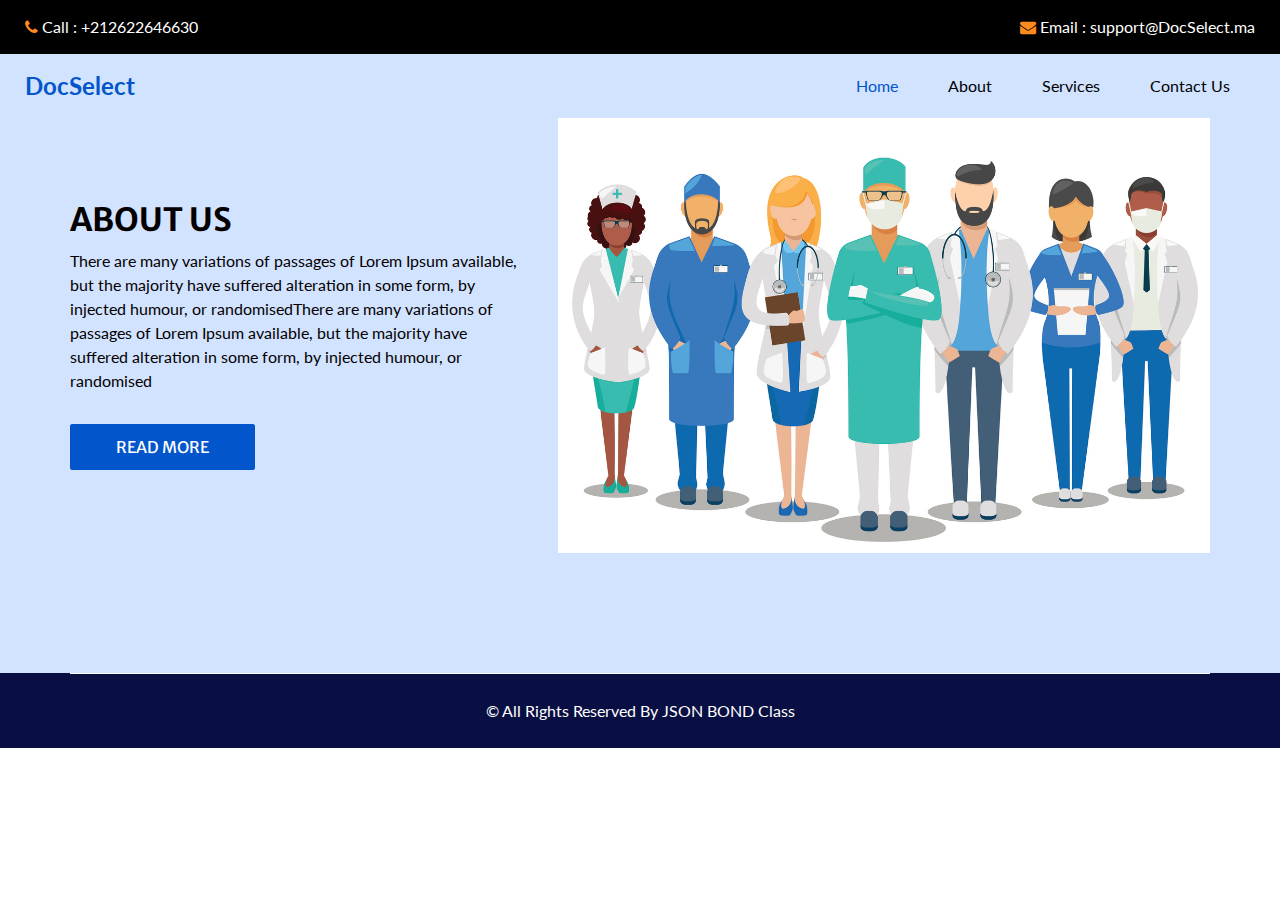
==== about.html @ 37d934b6 "projet :passage d'une pge unique à un site multi_page" ====
<!DOCTYPE html>
<html>

<head>
  <!-- Basic -->
  <meta charset="utf-8" />
  <meta http-equiv="X-UA-Compatible" content="IE=edge" />
  <!-- Mobile Metas -->
  <meta name="viewport" content="width=device-width, initial-scale=1, shrink-to-fit=no" />
  <!-- Site Metas -->
  <meta name="keywords" content="" />
  <meta name="description" content="" />
  <meta name="author" content="" />

  <title>DocSelect</title>

  <!-- slider stylesheet -->
  <link rel="stylesheet" type="text/css" href="https://cdnjs.cloudflare.com/ajax/libs/OwlCarousel2/2.3.4/assets/owl.carousel.min.css" />
  <!-- bootstrap core css -->
  <link rel="stylesheet" type="text/css" href="css/bootstrap.css" />
  <!-- font awesome style -->
  <link rel="stylesheet" type="text/css" href="css/font-awesome.min.css" />

  <!-- Custom styles for this template -->
  <link href="css/style.css" rel="stylesheet" />
  <!-- responsive style -->
  <link href="css/responsive.css" rel="stylesheet" />

</head>

<body>
  <div class="hero_area">
    <!-- header section strats -->
    <header class="header_section">
      <div class="header_top">
        <div class="container-fluid">
          <div class="contact_nav">
            <a href="">
              <i class="fa fa-phone" aria-hidden="true"></i>
              <span>
                Call : +212622646630
              </span>
            </a>
            <a href="">
              <i class="fa fa-envelope" aria-hidden="true"></i>
              <span>
                Email : support@DocSelect.ma
              </span>
            </a>
          </div>
        </div>
      </div>
      <div class="header_bottom">
        <div class="container-fluid">
          <nav class="navbar navbar-expand-lg custom_nav-container ">
            <a class="navbar-brand" href="index.html">
              <span>
                DocSelect
              </span>
            </a>

            <button class="navbar-toggler" type="button" data-toggle="collapse" data-target="#navbarSupportedContent" aria-controls="navbarSupportedContent" aria-expanded="false" aria-label="Toggle navigation">
              <span class=""> </span>
            </button>

            <div class="collapse navbar-collapse" id="navbarSupportedContent">
              <ul class="navbar-nav ">
                <li class="nav-item active">
                  <a class="nav-link" href="index.html">Home <span class="sr-only">(current)</span></a>
                </li>
                <li class="nav-item">
                  <a class="nav-link" href="about.html"> About</a>
                </li>
                <li class="nav-item">
                  <a class="nav-link" href="service.html">Services</a>
                </li>
                <li class="nav-item">
                  <a class="nav-link" href="contact.html">Contact Us</a>
                </li>
              </ul>
            </div>
          </nav>
        </div>
      </div>
    </header>

  <!-- about section -->

  <section class="about_section layout_padding-bottom">
    <div class="container">
      <div class="row">
        <div class="col-lg-5 col-md-6">
          <div class="detail-box">
            <h2>
              About us
            </h2>
            <p>
              There are many variations of passages of Lorem Ipsum available, but the majority have suffered alteration in some form, by injected humour, or randomisedThere are many variations of passages of Lorem Ipsum available, but the majority have suffered alteration in some form, by injected humour, or randomised
            </p>
            <a href="about_information.html">
              Read More
            </a>
          </div>
        </div>
        <div class="col-lg-7 col-md-6">
          <div class="img-box">
            <img src="images/new_medecins.jpg" alt="">
          </div>
        </div>
      </div>
    </div>
  </section>

  <!-- end about section -->

  <!-- footer section -->
  <footer class="footer_section">
    <div class="container">
      <p>
        &copy; <span id="displayDateYear"></span> All Rights Reserved By <a href="#">JSON BOND Class</a>
      </p>
    </div>
  </footer>
  <!-- footer section -->

</body>

</html>
---- css/style.css ----
@import url("https://fonts.googleapis.com/css2?family=Lato:wght@400;700&family=Merriweather+Sans:wght@400;700&display=swap");

body {
  font-family: 'Lato', sans-serif;
  color: #040000;
}

.layout_padding {
  padding-top: 120px;
  padding-bottom: 120px;
}

.layout_padding2 {
  padding: 45px 0;
}

.layout_padding2-top {
  padding-top: 45px;
}

.layout_padding2-bottom {
  padding-bottom: 45px;
}

.layout_padding-top {
  padding-top: 120px;
}

.layout_padding-bottom {
  padding-bottom: 120px;
}

.heading_container {
  display: -webkit-box;
  display: -ms-flexbox;
  display: flex;
  -webkit-box-orient: vertical;
  -webkit-box-direction: normal;
  -ms-flex-direction: column;
  flex-direction: column;
  -webkit-box-align: start;
  -ms-flex-align: start;
  align-items: flex-start;
}

.heading_container h2 {
  font-weight: bold;
  display: -webkit-box;
  display: -ms-flexbox;
  display: flex;
  -webkit-box-align: center;
  -ms-flex-align: center;
  align-items: center;
  text-transform: uppercase;
  font-family: 'Merriweather Sans', sans-serif;
}

.heading_container p {
  margin-bottom: 0;
}

.heading_container.heading_center {
  -webkit-box-align: center;
  -ms-flex-align: center;
  align-items: center;
  text-align: center;
}

h1,
h2 {
  font-family: 'Merriweather Sans', sans-serif;
}

a,
a:hover,
a:focus {
  text-decoration: none;
}

/*header section*/
.hero_area {
  position: relative;
  background-color: #d1e3ff;
}

.header_section .container-fluid {
  padding-right: 25px;
  padding-left: 25px;
}

.header_section .header_top {
  padding: 15px 0;
  background-color: #000000;
}

.header_section .header_top .contact_nav {
  display: -webkit-box;
  display: -ms-flexbox;
  display: flex;
  -webkit-box-pack: justify;
  -ms-flex-pack: justify;
  justify-content: space-between;
}

.header_section .header_top .contact_nav a {
  color: #ffffff;
}

.header_section .header_top .contact_nav a i {
  color: #ff8a1d;
}

.header_section .header_bottom {
  padding: 10px 0;
}

.navbar-brand {
  padding: 0;
  margin: 0;
  color: #000000;
  font-weight: bold;
  font-size: 24px;
  font-weight: bold;
}

.navbar-brand span {
  color: #0355cc;
  /* text-transform: uppercase; */
}

.custom_nav-container {
  padding: 0;
}

.custom_nav-container .navbar-nav {
  margin-left: auto;
}

.custom_nav-container .navbar-nav .nav-item .nav-link {
  padding: 10px 25px;
  color: #000000;
  text-align: center;
}

.custom_nav-container .navbar-nav .nav-item:hover .nav-link,
.custom_nav-container .navbar-nav .nav-item.active .nav-link {
  color: #0355cc;
}

.custom_nav-container .form-inline .nav_search-btn {
  width: 35px;
  height: 35px;
  padding: 0;
  border: none;
  color: #000000;
}

.custom_nav-container .form-inline .nav_search-btn:hover {
  color: #0355cc;
}

.custom_nav-container .navbar-toggler {
  outline: none;
}

.custom_nav-container .navbar-toggler {
  padding: 0;
  width: 37px;
  height: 42px;
  -webkit-transition: all .3s;
  transition: all .3s;
}

.custom_nav-container .navbar-toggler span {
  display: block;
  width: 35px;
  height: 4px;
  background-color: #000000;
  margin: 7px 0;
  -webkit-transition: all 0.3s;
  transition: all 0.3s;
  position: relative;
  border-radius: 5px;
  -webkit-transition: all .3s;
  transition: all .3s;
}

.custom_nav-container .navbar-toggler span::before,
.custom_nav-container .navbar-toggler span::after {
  content: "";
  position: absolute;
  left: 0;
  height: 100%;
  width: 100%;
  background-color: #000000;
  top: -10px;
  border-radius: 5px;
  -webkit-transition: all .3s;
  transition: all .3s;
}

.custom_nav-container .navbar-toggler span::after {
  top: 10px;
}

.custom_nav-container .navbar-toggler[aria-expanded="true"] {
  -webkit-transform: rotate(360deg);
  transform: rotate(360deg);
}

.custom_nav-container .navbar-toggler[aria-expanded="true"] span {
  -webkit-transform: rotate(45deg);
  transform: rotate(45deg);
}

.custom_nav-container .navbar-toggler[aria-expanded="true"] span::before,
.custom_nav-container .navbar-toggler[aria-expanded="true"] span::after {
  -webkit-transform: rotate(90deg);
  transform: rotate(90deg);
  top: 0;
}

.custom_nav-container .navbar-toggler[aria-expanded="true"] .s-1 {
  -webkit-transform: rotate(45deg);
  transform: rotate(45deg);
  margin: 0;
  margin-bottom: -4px;
}

.custom_nav-container .navbar-toggler[aria-expanded="true"] .s-2 {
  display: none;
}

.custom_nav-container .navbar-toggler[aria-expanded="true"] .s-3 {
  -webkit-transform: rotate(-45deg);
  transform: rotate(-45deg);
  margin: 0;
  margin-top: -4px;
}

.custom_nav-container .navbar-toggler[aria-expanded="false"] .s-1,
.custom_nav-container .navbar-toggler[aria-expanded="false"] .s-2,
.custom_nav-container .navbar-toggler[aria-expanded="false"] .s-3 {
  -webkit-transform: none;
  transform: none;
}

.quote_btn-container {
  display: -webkit-box;
  display: -ms-flexbox;
  display: flex;
  -webkit-box-align: center;
  -ms-flex-align: center;
  align-items: center;
}

.quote_btn-container a {
  color: #ffffff;
  margin-right: 25px;
  text-transform: uppercase;
}

.quote_btn-container a span {
  margin-left: 5px;
}

.quote_btn-container a:hover {
  color: #ff8a1d;
}

/*end header section*/
/* slider section */
.slider_section {
  -webkit-box-flex: 1;
  -ms-flex: 1;
  flex: 1;
  display: -webkit-box;
  display: -ms-flexbox;
  display: flex;
  -webkit-box-align: center;
  -ms-flex-align: center;
  align-items: center;
  background-size: cover;
  background-position: bottom;
}

.slider_section .row {
  -webkit-box-align: center;
  -ms-flex-align: center;
  align-items: center;
}

.slider_section #customCarousel1 {
  width: 100%;
  position: unset;
}

.slider_section .detail-box {
  padding-bottom: 90px;
}

.slider_section .detail-box h1 {
  font-weight: bold;
  margin-bottom: 25px;
  color: #0355cc;
}

.slider_section .detail-box p {
  color: #444;
  font-size: 15px;
}

.slider_section .detail-box a {
  display: inline-block;
  font-family: 'Merriweather Sans', sans-serif;
  text-transform: uppercase;
  padding: 10px 45px;
  background-color: #ff8a1d;
  border: 1px solid #ff8a1d;
  border-radius: 5px;
  color: #ffffff;
  margin-top: 15px;
}

.slider_section .detail-box a:hover {
  background-color: transparent;
  color: #ff8a1d;
}

.slider_section .img-box img {
  width: 100%;
}

.feature_section {
  -webkit-transform: translateY(-50%);
  transform: translateY(-50%);
}

.feature_section .feature_container {
  display: -webkit-box;
  display: -ms-flexbox;
  display: flex;
}

.feature_section .feature_container .box {
  -webkit-box-flex: 1;
  -ms-flex: 1;
  flex: 1;
  display: -webkit-box;
  display: -ms-flexbox;
  display: flex;
  -webkit-box-orient: vertical;
  -webkit-box-direction: normal;
  -ms-flex-direction: column;
  flex-direction: column;
  -webkit-box-align: center;
  -ms-flex-align: center;
  align-items: center;
  text-align: center;
  margin: 0 10px;
  padding: 45px 15px;
  background-color: #ffffff;
  color: #555089;
  -webkit-transition: all 0.3s;
  transition: all 0.3s;
  -webkit-box-shadow: 0 0 15px 0 rgba(0, 0, 0, 0.2);
  box-shadow: 0 0 15px 0 rgba(0, 0, 0, 0.2);
}

.feature_section .feature_container .box .img-box {
  width: 90px;
  height: 90px;
}

.feature_section .feature_container .box .img-box svg {
  width: 100%;
  height: auto;
  max-height: 100%;
  fill: #726dae;
  -webkit-transition: all 0.3s;
  transition: all 0.3s;
}

.feature_section .feature_container .box .img-box svg path {
  fill: #726dae;
}

.feature_section .feature_container .box .name {
  margin-top: 20px;
  text-transform: uppercase;
  font-family: 'Merriweather Sans', sans-serif;
  margin-bottom: 0;
}

.feature_section .feature_container .box:hover,
.feature_section .feature_container .box.active {
  background-color: #ff8a1d;
  color: #ffffff;
}

.feature_section .feature_container .box:hover .img-box svg,
.feature_section .feature_container .box.active .img-box svg {
  fill: #ffffff;
}

.feature_section .feature_container .box:hover .img-box svg path,
.feature_section .feature_container .box.active .img-box svg path {
  fill: #ffffff;
}

.about_section .row {
  -webkit-box-align: center;
  -ms-flex-align: center;
  align-items: center;
}

.about_section .detail-box h2 {
  text-transform: uppercase;
  font-weight: bold;
}

.about_section .detail-box p {
  margin-top: 10px;
}

.about_section .detail-box a {
  margin-top: 15px;
  display: inline-block;
  font-family: 'Merriweather Sans', sans-serif;
  text-transform: uppercase;
  padding: 10px 45px;
  background-color: #0355cc;
  border: 1px solid #0355cc;
  border-radius: 2px;
  color: #ffffff;
}

.about_section .detail-box a:hover {
  background-color: transparent;
  color: #0355cc;
}

.about_section .img-box img {
  width: 100%;
}

.professional_section {
  background-color: #d1e3ff;
}

.professional_section .row {
  -webkit-box-align: center;
  -ms-flex-align: center;
  align-items: center;
}

.professional_section .img-box img {
  width: 100%;
}

.professional_section .detail-box h2 {
  text-transform: uppercase;
  font-weight: bold;
  color: #0355cc;
}

.professional_section .detail-box p {
  margin-top: 20px;
}

.professional_section .detail-box a {
  margin-top: 25px;
  display: inline-block;
  font-family: 'Merriweather Sans', sans-serif;
  text-transform: uppercase;
  padding: 10px 45px;
  background-color: #ff8a1d;
  border: 1px solid #ff8a1d;
  border-radius: 2px;
  color: #ffffff;
}

.professional_section .detail-box a:hover {
  background-color: transparent;
  color: #ff8a1d;
}

.service_section {
  position: relative;
}

.service_section .box {
  margin-top: 30px;
  text-align: center;
  -webkit-box-shadow: 0 0 5px 2px rgba(0, 0, 0, 0.15);
  box-shadow: 0 0 5px 2px rgba(0, 0, 0, 0.15);
  padding: 25px 15px;
  -webkit-transition: all .3s;
  transition: all .3s;
  display: -webkit-box;
  display: -ms-flexbox;
  display: flex;
  -webkit-box-orient: vertical;
  -webkit-box-direction: normal;
  -ms-flex-direction: column;
  flex-direction: column;
  -webkit-box-align: center;
  -ms-flex-align: center;
  align-items: center;
}

.service_section .box .img-box {
  width: 65px;
  height: 65px;
  display: -webkit-box;
  display: -ms-flexbox;
  display: flex;
  -webkit-box-pack: center;
  -ms-flex-pack: center;
  justify-content: center;
  -webkit-box-align: center;
  -ms-flex-align: center;
  align-items: center;
}

.service_section .box .img-box img {
  max-height: 100%;
  max-width: 100%;
  -webkit-transition: all .3s;
  transition: all .3s;
}

.service_section .box .detail-box {
  margin-top: 15px;
}

.service_section .box .detail-box h5 {
  font-weight: bold;
}

.service_section .box .detail-box p {
  margin: 0;
}

.service_section .box:hover {
  background-color: #ff8a1d;
  color: #ffffff;

}

/* .service_section .box:hover .img-box img {
  -webkit-filter: brightness(0) invert(1);
          filter: brightness(0) invert(1);
} */

.service_section .btn-box {
  display: -webkit-box;
  display: -ms-flexbox;
  display: flex;
  -webkit-box-pack: center;
  -ms-flex-pack: center;
  justify-content: center;
  margin-top: 45px;
}

.service_section .btn-box a {
  display: inline-block;
  font-family: 'Merriweather Sans', sans-serif;
  text-transform: uppercase;
  padding: 10px 45px;
  background-color: #0355cc;
  border: 1px solid #0355cc;
  border-radius: 0;
  color: #ffffff;
}

.service_section .btn-box a:hover {
  background-color: transparent;
  color: #0355cc;
}

.client_section .heading_container {
  -webkit-box-align: center;
  -ms-flex-align: center;
  align-items: center;
  text-align: center;
}

.client_section .box {
  margin: 15px;
  -webkit-box-shadow: 0 0 10px 0 rgba(0, 0, 0, 0.2);
  box-shadow: 0 0 10px 0 rgba(0, 0, 0, 0.2);
  padding: 25px;
}

.client_section .box .client_id {
  display: -webkit-box;
  display: -ms-flexbox;
  display: flex;
}

.client_section .box .client_id .img-box {
  width: 125px;
  min-width: 125px;
  margin-right: 15px;
}

.client_section .box .client_id .img-box img {
  width: 100%;
  border-radius: 100%;
}

.client_section .box .client_id .client_detail {
  display: -webkit-box;
  display: -ms-flexbox;
  display: flex;
  -webkit-box-align: center;
  -ms-flex-align: center;
  align-items: center;
  -webkit-box-pack: justify;
  -ms-flex-pack: justify;
  justify-content: space-between;
  -webkit-box-flex: 1;
  -ms-flex: 1;
  flex: 1;
  padding-right: 25px;
}

.client_section .box .client_id .client_detail .client_info h6 {
  margin-bottom: 0;
}

.client_section .box .client_id .client_detail .client_info i {
  color: #fbaf5d;
}

.client_section .box .client_text {
  margin-top: 20px;
}

.client_section .owl-carousel .owl-nav {
  display: -webkit-box;
  display: -ms-flexbox;
  display: flex;
  -webkit-box-pack: center;
  -ms-flex-pack: center;
  justify-content: center;
  margin-top: 20px;
}

.client_section .owl-carousel .owl-nav button {
  width: 50px;
  height: 50px;
  background-color: #0355cc;
  outline: none;
  margin: 0 20px;
  color: #ffffff;
}

.heading_container {
  margin-bottom: 30px;
}

.contact_section input {
  width: 100%;
  border: none;
  height: 50px;
  margin-bottom: 25px;
  padding-left: 25px;
  background-color: #ffffff;
  /* outline: none;
  color: #ffffff; */
  -webkit-box-shadow: 0 0 7px 0 rgba(0, 0, 0, 0.2);
  box-shadow: 0 0 7px 0 rgba(0, 0, 0, 0.2);
}

.contact_section input::-webkit-input-placeholder {
  color: #737272;
}

.contact_section input:-ms-input-placeholder {
  color: #737272;
}

.contact_section input::-ms-input-placeholder {
  color: #737272;
}

.contact_section input::placeholder {
  color: #737272;
}

.contact_section input.message-box {
  height: 135px;
}

.contact_section button {
  border: none;
  display: inline-block;
  font-family: 'Merriweather Sans', sans-serif;
  text-transform: uppercase;
  padding: 10px 55px;
  background-color: #0355cc;
  border: 1px solid #0355cc;
  border-radius: 0;
  color: #ffffff;
  margin-top: 15px;
}

.contact_section button:hover {
  background-color: transparent;
  color: #0355cc;
}

.contact_section .map_container {
  height: 360px;
}

.contact_section .map_container .map {
  height: 100%;
}

.info_section {
  padding: 75px 0;
  background-color: #0a0f43;
  text-align: center;
  color: #fff;
}

.info_section h4 {
  text-transform: uppercase;
  font-weight: bold;
  margin-bottom: 25px;
}

.info_section .social-box {
  display: -webkit-box;
  display: -ms-flexbox;
  display: flex;
  -webkit-box-orient: vertical;
  -webkit-box-direction: normal;
  -ms-flex-direction: column;
  flex-direction: column;
  -webkit-box-align: center;
  -ms-flex-align: center;
  align-items: center;
  margin-top: 25px;
}

.info_section .social-box .box {
  background-color: #ffffff;
  padding: 5px 15px;
}

.info_section a {
  margin: 0 5px;
  color: #0355cc;
}

.info_section a i {
  font-size: 18px;
}

.info_section a:hover {
  color: #ff8a1d;
}

.info_items a {
  position: relative;
}

.info_items .item {
  display: -webkit-box;
  display: -ms-flexbox;
  display: flex;
  -webkit-box-orient: vertical;
  -webkit-box-direction: normal;
  -ms-flex-direction: column;
  flex-direction: column;
  -webkit-box-align: center;
  -ms-flex-align: center;
  align-items: center;
  text-align: center;
}

.info_items .item .img-box {
  width: 80px;
  height: 80px;
  border-radius: 100%;
  background-color: #ffffff;
  background-repeat: no-repeat;
  background-position: center;
  text-align: center;
  line-height: 80px;
  background-color: #0355cc;
  color: #ffffff;
}

.info_items .item .img-box i {
  font-size: 24px;
}

.info_items .item p {
  margin-top: 25px;
  color: #fff;
  margin-bottom: 0;
  background-color: #0a0f43;
}

.info_items .item:hover .img-box {
  background-color: #ff8a1d;
}

.info_items {
  position: relative;
}

.info_items::before {
  content: "";
  position: absolute;
  top: 65px;
  width: 75%;
  height: 1px;
  background-color: #fff;
  left: 50%;
  -webkit-transform: translateX(-50%);
  transform: translateX(-50%);
}

/* footer section*/
.footer_section {
  background-color: #0a0f43;
}

.footer_section p {
  margin: 0;
  padding: 25px 0;
  color: #ffffff;
  text-align: center;
  border-top: 0.8px solid #ffffff;
}

.footer_section a {
  color: inherit;
}

/* end footer section*/
/* # sourceMappingURL=style.css.map */
---- css/responsive.css ----
@media (max-width: 1300px) {}

@media (max-width: 1120px) {}

@media (max-width: 992px) {
    .hero_area {
        height: auto;
    }

    .header_section .main_nav {
        flex: 1;
    }

    #navbarSupportedContent {
        margin-top: 15px;
    }

    .slider_section {
        padding-top: 45px;
    }

    .feature_section .feature_container .box {
        padding: 30px 15px;
    }

    .feature_section .feature_container .box .img-box {
        width: 75px;
    }


    .feature_section {
        transform: none;
        padding: 90px 0;
    }


}

@media (max-width: 767px) {
    .layout_padding {
        padding-top: 90px;
        padding-bottom: 90px;
    }

    .layout_padding-top {
        padding-top: 90px;
    }

    .layout_padding-bottom {
        padding-bottom: 90px;
    }

    .slider_section .detail-box {
        padding-bottom: 45px;
    }

    .feature_section .feature_container {
        flex-direction: column;
    }

    .feature_section .feature_container .box {
        padding: 30px 15px;
    }

    .feature_section .feature_container .box:not(:nth-last-child(1)) {
        margin-bottom: 15px;
    }

    .about_section .detail-box {
        margin-bottom: 45px;
    }


    .professional_section .img-box {
        display: none;
    }

    .contact_section form {
        margin-bottom: 45px;
    }

    .info_section .info_items::before {
        width: 1px;
        height: 90%;
        top: 25px;
    }

}

@media (max-width: 576px) {}

@media (max-width: 480px) {}

@media (max-width: 400px) {}

@media (max-width: 360px) {}

@media (min-width: 1200px) {
    .container {
        max-width: 1170px;
    }

}
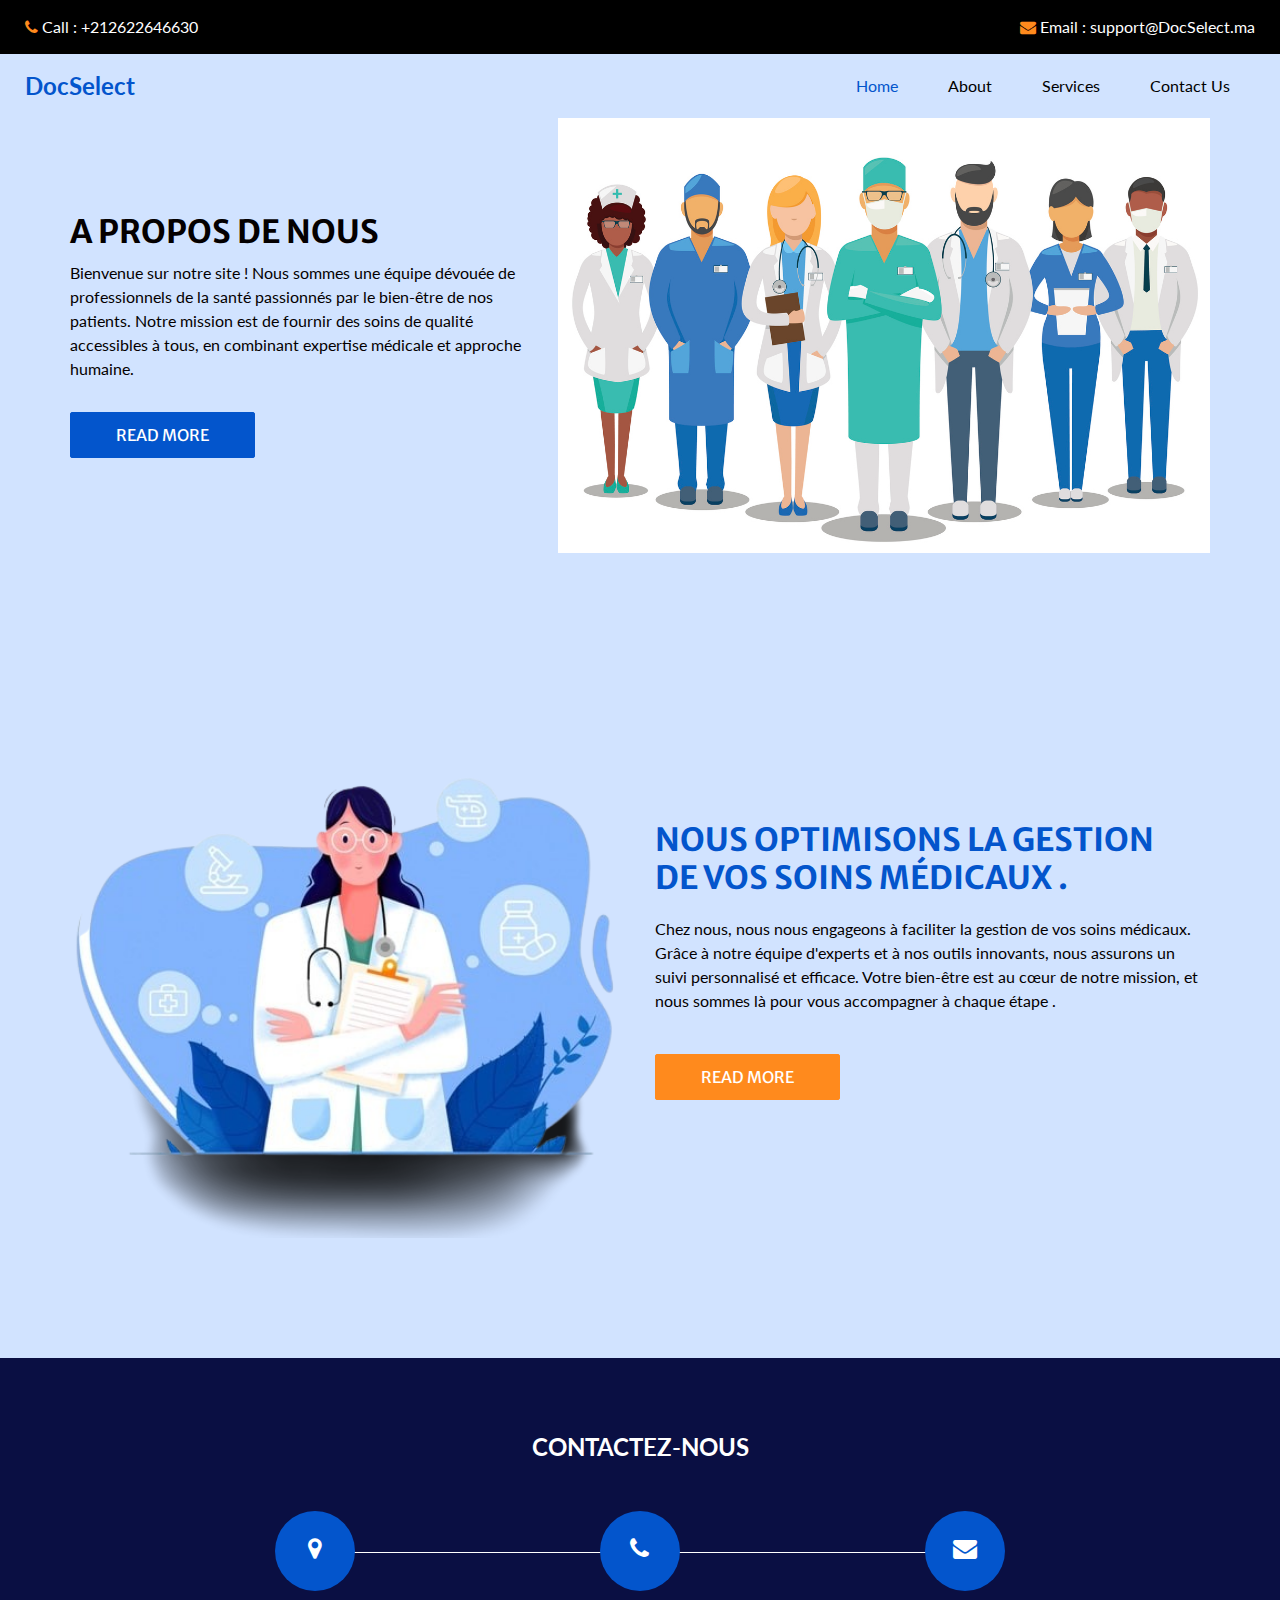
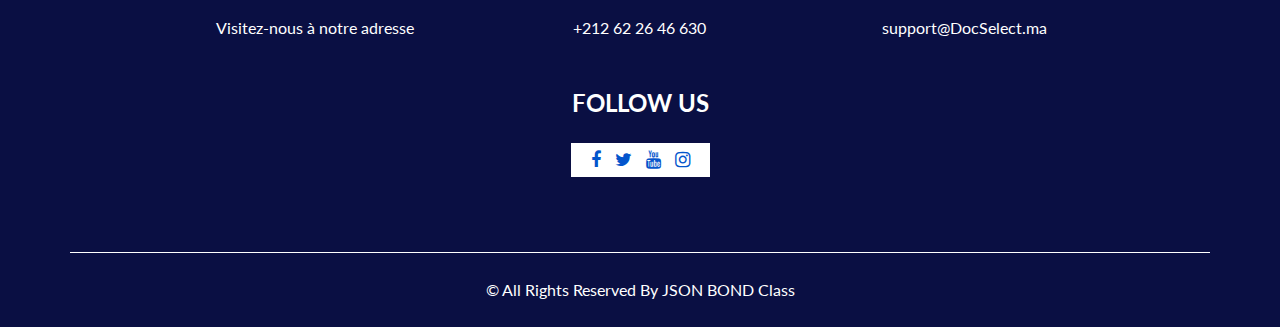
==== commit 27b73ea7: "traitement de la partie de client section et du mapping" ====
--- a/about.html
+++ b/about.html
@@ -93,10 +93,11 @@
         <div class="col-lg-5 col-md-6">
           <div class="detail-box">
             <h2>
-              About us
+              A propos de nous
             </h2>
             <p>
-              There are many variations of passages of Lorem Ipsum available, but the majority have suffered alteration in some form, by injected humour, or randomisedThere are many variations of passages of Lorem Ipsum available, but the majority have suffered alteration in some form, by injected humour, or randomised
+              Bienvenue sur notre site ! Nous sommes une équipe dévouée de professionnels de la santé passionnés par le bien-être de nos patients.
+              Notre mission est de fournir des soins de qualité accessibles à tous, en combinant expertise médicale et approche humaine.
             </p>
             <a href="about_information.html">
               Read More
@@ -105,7 +106,7 @@
         </div>
         <div class="col-lg-7 col-md-6">
           <div class="img-box">
-            <img src="images/new_medecins.jpg" alt="">
+            <img src="images/new_medecins.jpg" alt="Groupe de professionnels de la santé travaillant ensemble">
           </div>
         </div>
       </div>
@@ -113,6 +114,118 @@
   </section>
 
   <!-- end about section -->
+   
+  <style>
+    .layout_padding-bottom {
+    padding-bottom: 10px;
+    }
+  </style>
+
+  <!-- professional section -->
+
+  <section class="professional_section layout_padding">
+    <div class="container">
+      <div class="row">
+        <div class="col-md-6">
+          <div class="img-box">
+            <img src="images/medecin-preview.png" alt="">
+          </div>
+        </div>
+        <div class="col-md-6 ">
+          <div class="detail-box">
+            <h2>
+              Nous optimisons la gestion <br>
+              de vos soins médicaux .
+            </h2>
+            <p>
+              Chez nous, nous nous engageons à faciliter la gestion de vos soins médicaux.
+              Grâce à notre équipe d'experts et à nos outils innovants, nous assurons un suivi personnalisé et efficace.
+              Votre bien-être est au cœur de notre mission, et nous sommes là pour vous accompagner à chaque étape .
+            </p>
+            <a href="">
+              Read More
+            </a>
+          </div>
+        </div>
+      </div>
+    </div>
+  </section>
+
+  <!-- end professional section -->
+
+    <!-- info section -->
+    <section class="info_section ">
+      <div class="container">
+        <h4>
+          Contactez-nous
+        </h4>
+        <div class="row">
+          <div class="col-lg-10 mx-auto">
+            <div class="info_items">
+              <div class="row">
+                <div class="col-md-4">
+                  <a href="">
+                    <div class="item ">
+                      <div class="img-box ">
+                        <i class="fa fa-map-marker" aria-hidden="true"></i>
+                      </div>
+                      <p>
+                        Visitez-nous à notre adresse
+                      </p>
+                    </div>
+                  </a>
+                </div>
+                <div class="col-md-4">
+                  <a href="">
+                    <div class="item ">
+                      <div class="img-box ">
+                        <i class="fa fa-phone" aria-hidden="true"></i>
+                      </div>
+                      <p>
+                        +212 62 26 46 630
+                      </p>
+                    </div>
+                  </a>
+                </div>
+                <div class="col-md-4">
+                  <a href="">
+                    <div class="item ">
+                      <div class="img-box">
+                        <i class="fa fa-envelope" aria-hidden="true"></i>
+                      </div>
+                      <p>
+                        support@DocSelect.ma
+                      </p>
+                    </div>
+                  </a>
+                </div>
+              </div>
+            </div>
+          </div>
+        </div>
+      </div>
+      <div class="social-box">
+        <h4>
+          Follow Us
+        </h4>
+        <div class="box">
+          <a href="">
+            <i class="fa fa-facebook" aria-hidden="true"></i>
+          </a>
+          <a href="">
+            <i class="fa fa-twitter" aria-hidden="true"></i>
+          </a>
+          <a href="">
+            <i class="fa fa-youtube" aria-hidden="true"></i>
+          </a>
+          <a href="">
+            <i class="fa fa-instagram" aria-hidden="true"></i>
+          </a>
+        </div>
+      </div>
+    </section>
+  
+    <!-- end info_section -->
 
   <!-- footer section -->
   <footer class="footer_section">
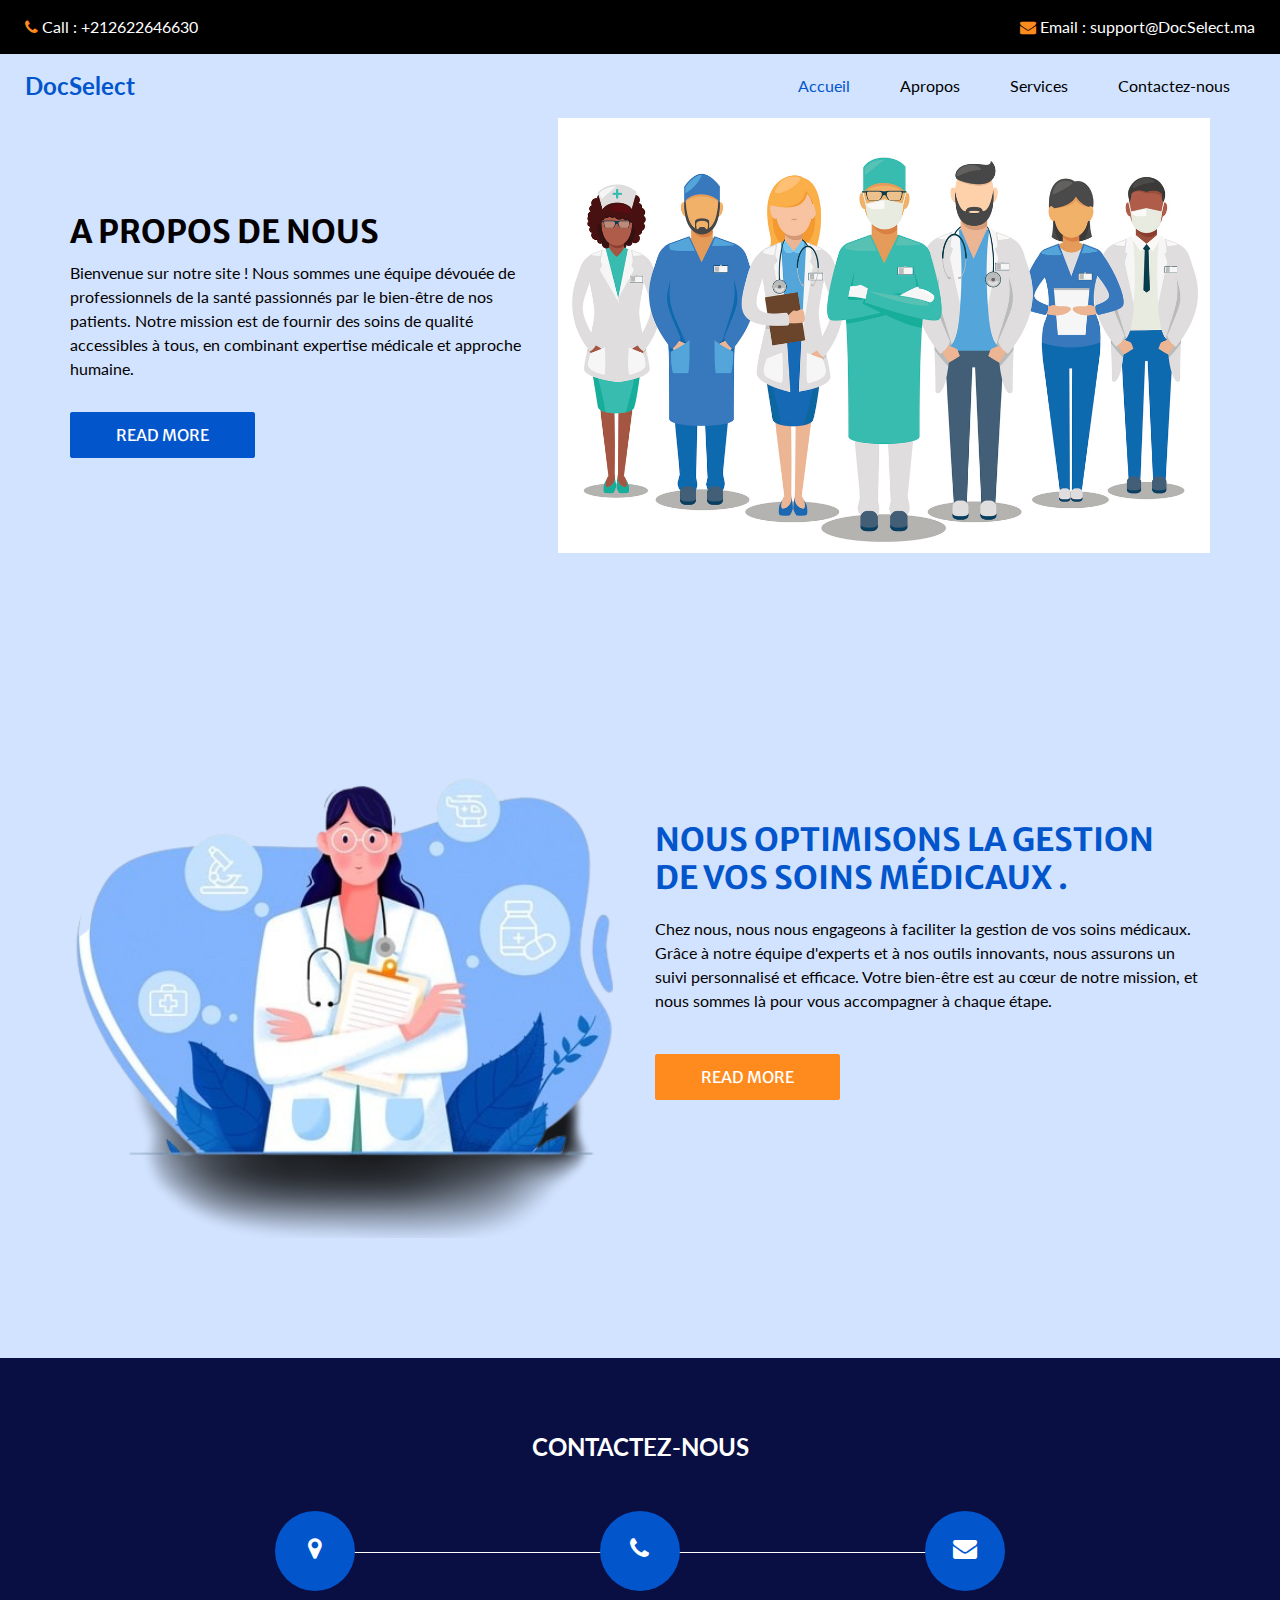
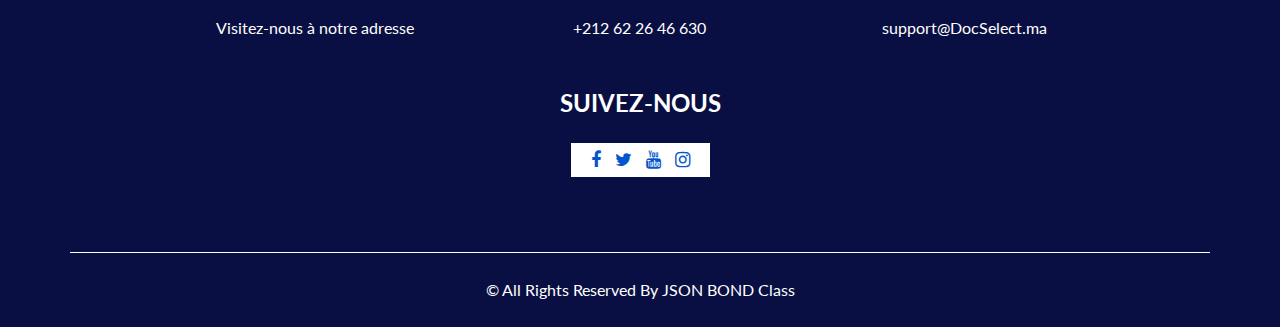
==== commit 384a5be8: "l'ajout des photos des clients et modification des textes" ====
--- a/about.html
+++ b/about.html
@@ -67,16 +67,16 @@
             <div class="collapse navbar-collapse" id="navbarSupportedContent">
               <ul class="navbar-nav ">
                 <li class="nav-item active">
-                  <a class="nav-link" href="index.html">Home <span class="sr-only">(current)</span></a>
+                  <a class="nav-link" href="DocSelect.html">Accueil<span class="sr-only">(current)</span></a>
                 </li>
                 <li class="nav-item">
-                  <a class="nav-link" href="about.html"> About</a>
+                  <a class="nav-link" href="about.html"> Apropos</a>
                 </li>
                 <li class="nav-item">
                   <a class="nav-link" href="service.html">Services</a>
                 </li>
                 <li class="nav-item">
-                  <a class="nav-link" href="contact.html">Contact Us</a>
+                  <a class="nav-link" href="contact.html">Contactez-nous</a>
                 </li>
               </ul>
             </div>
@@ -140,7 +140,7 @@
             <p>
               Chez nous, nous nous engageons à faciliter la gestion de vos soins médicaux.
               Grâce à notre équipe d'experts et à nos outils innovants, nous assurons un suivi personnalisé et efficace.
-              Votre bien-être est au cœur de notre mission, et nous sommes là pour vous accompagner à chaque étape .
+              Votre bien-être est au cœur de notre mission, et nous sommes là pour vous accompagner à chaque étape.
             </p>
             <a href="">
               Read More
@@ -206,7 +206,7 @@
       </div>
       <div class="social-box">
         <h4>
-          Follow Us
+          SUIVEZ-NOUS
         </h4>
         <div class="box">
           <a href="">
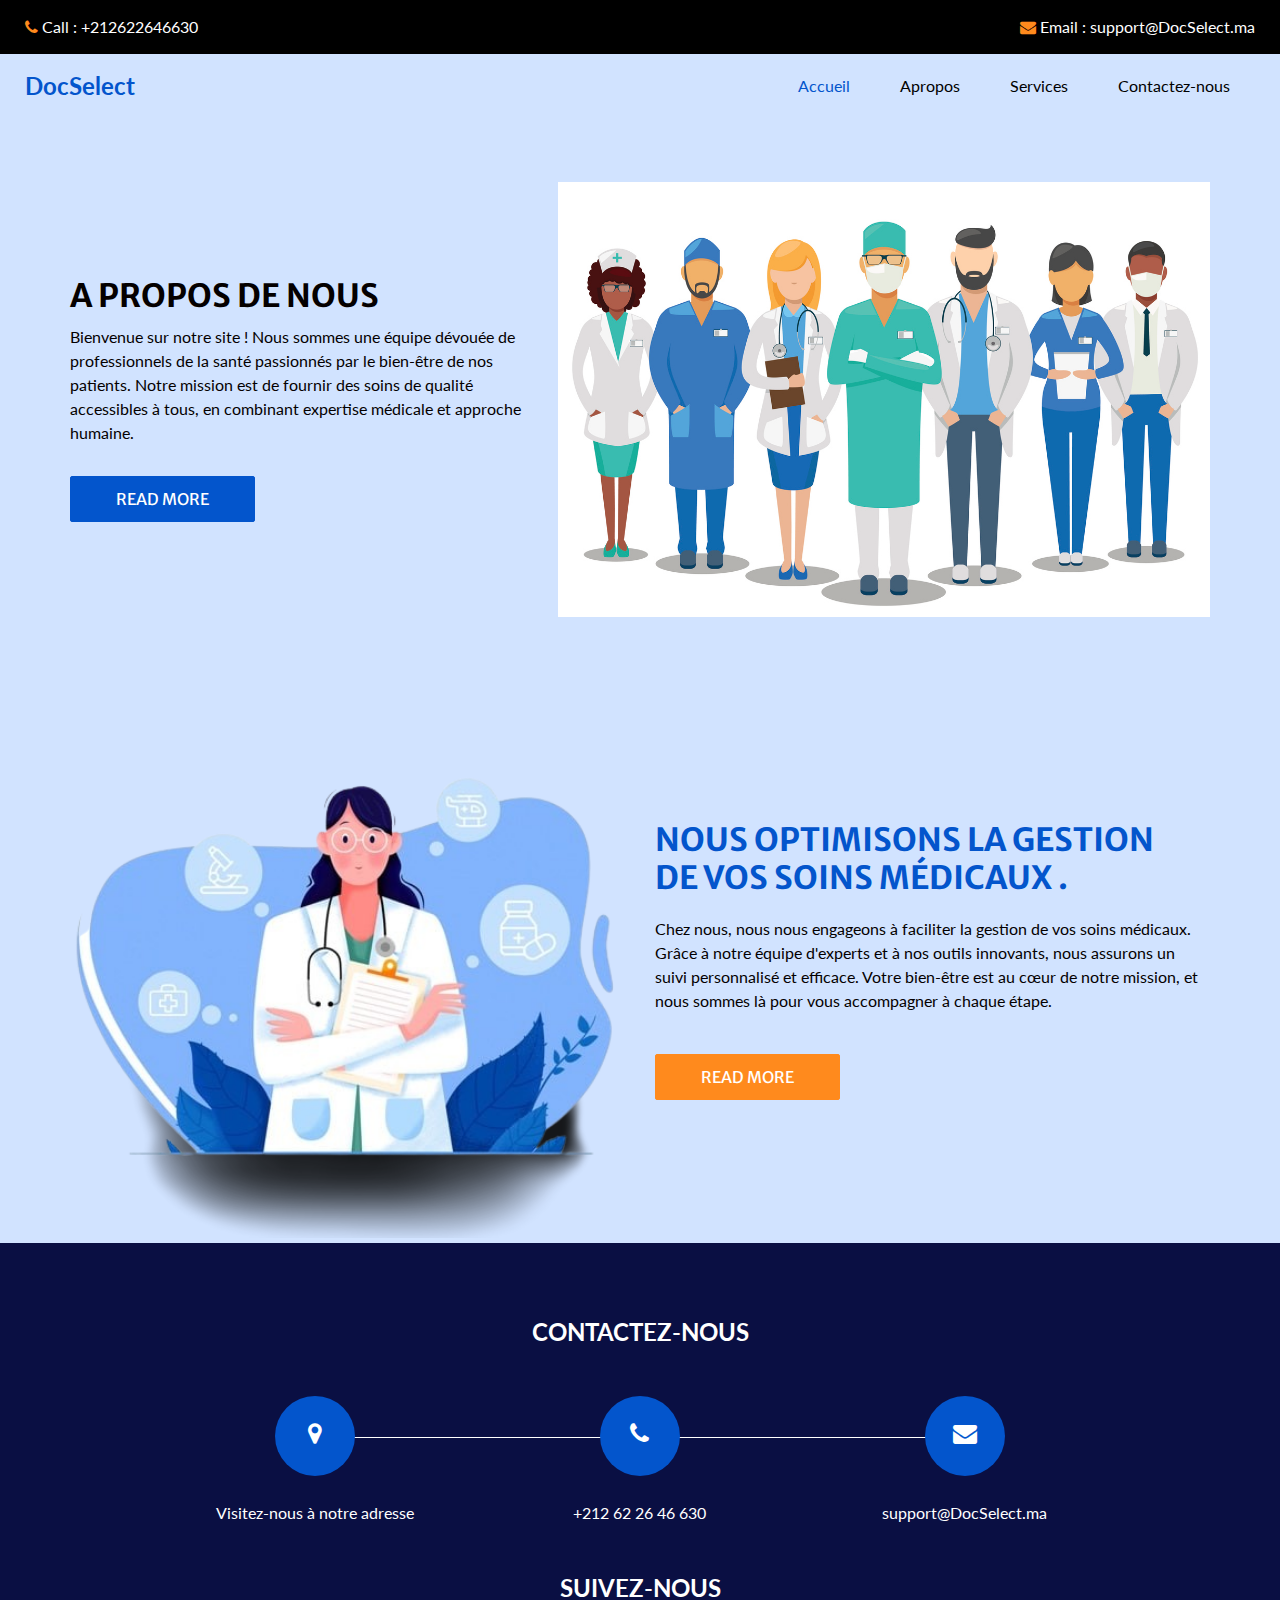
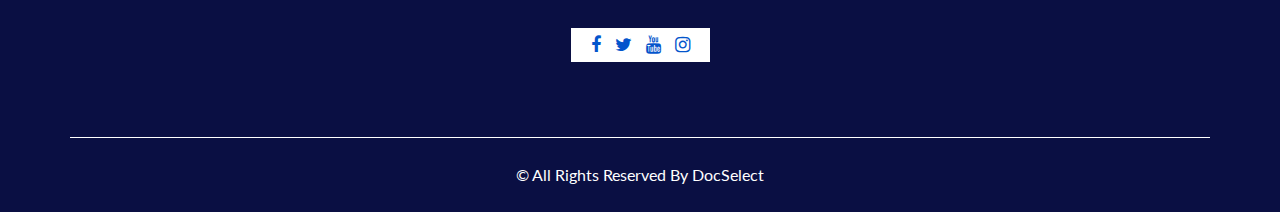
==== commit 4b1b2c53: "last commit" ====
--- a/about.html
+++ b/about.html
@@ -87,7 +87,7 @@
 
   <!-- about section -->
 
-  <section class="about_section layout_padding-bottom">
+  <section class="about_section layout_padding-bottom" style="padding-top: 5%;">
     <div class="container">
       <div class="row">
         <div class="col-lg-5 col-md-6">
@@ -106,7 +106,7 @@
         </div>
         <div class="col-lg-7 col-md-6">
           <div class="img-box">
-            <img src="images/new_medecins.jpg" alt="Groupe de professionnels de la santé travaillant ensemble">
+            <img src="images/new_medecins.jpg" alt="Groupe de professionnels de la santé travaillant ensemble" >
           </div>
         </div>
       </div>
@@ -117,13 +117,13 @@
    
   <style>
     .layout_padding-bottom {
-    padding-bottom: 10px;
+    padding-bottom: 2px;
     }
   </style>
 
   <!-- professional section -->
 
-  <section class="professional_section layout_padding">
+  <section class="professional_section layout_padding" style="padding-top: 5%; padding-bottom: 5px;">
     <div class="container">
       <div class="row">
         <div class="col-md-6">
@@ -231,7 +231,7 @@
   <footer class="footer_section">
     <div class="container">
       <p>
-        &copy; <span id="displayDateYear"></span> All Rights Reserved By <a href="#">JSON BOND Class</a>
+        &copy; <span id="displayDateYear"></span> All Rights Reserved By <a href="#">DocSelect</a>
       </p>
     </div>
   </footer>
--- a/css/style.css
+++ b/css/style.css
@@ -490,6 +490,7 @@
 }
 
 .service_section .box {
+  height: 280px;
   margin-top: 30px;
   text-align: center;
   -webkit-box-shadow: 0 0 5px 2px rgba(0, 0, 0, 0.15);
